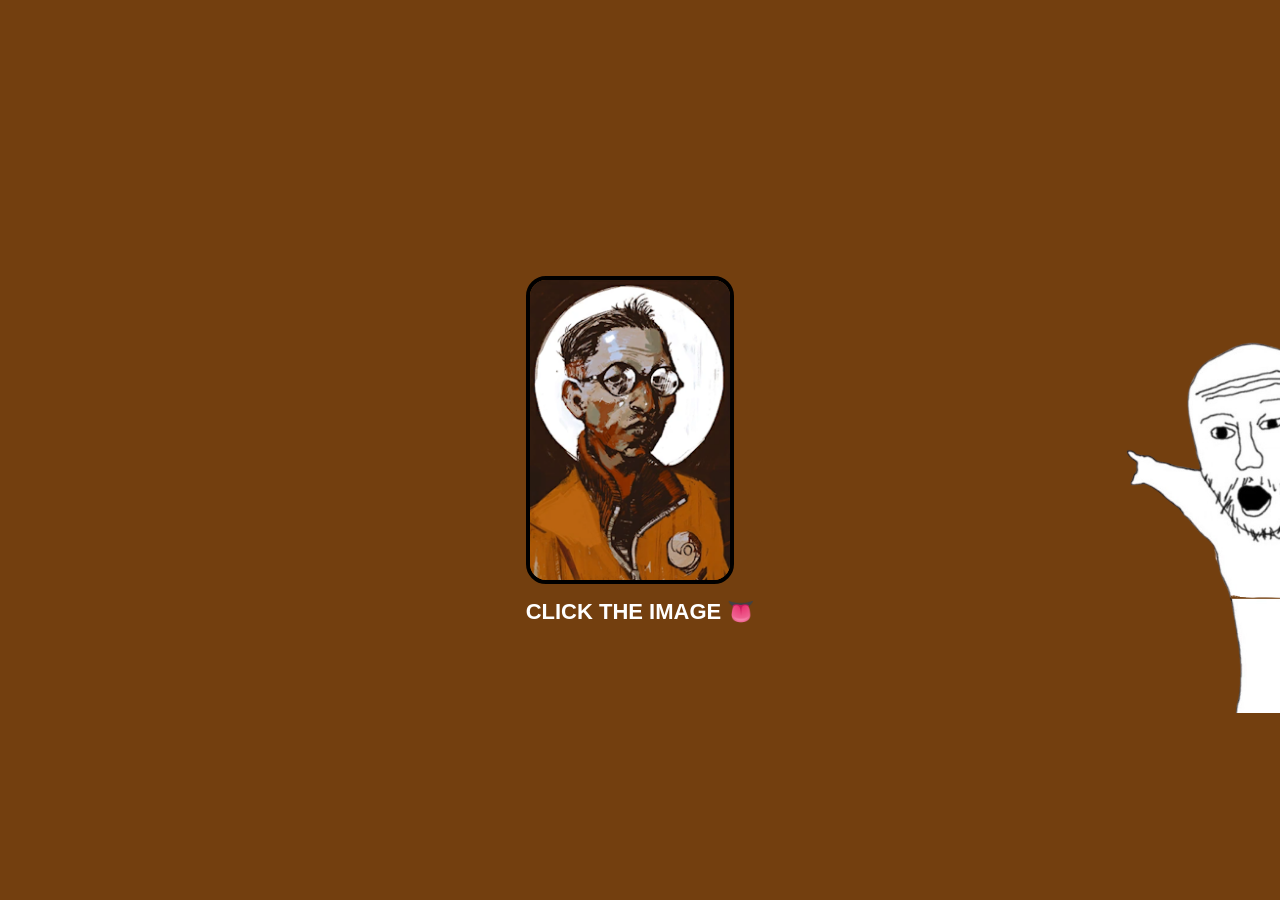
==== index.html @ 46cf9769 "Add files via upload" ====
<!DOCTYPE html>
<html lang="en">
    <head>
        <meta charset="UTF-8">
        <meta name="viewport" content="width=device-width, initial-scale=1.0">
        <title>Cecil stop your obsession with kim kitsuragi</title>
        <link rel="stylesheet" href="deco.css"> 
    </head>

    <body>
        <img src="Assets/OHMYGOD.png" class="free-image">  <!-- Moved inside <body> -->

        <div class="hero">
            <a href="#" class="card-link">
                <div class="box">  <!-- This class now matches the JS selector -->
                    <img src="Assets/KimProfile.png" class="cover-img" alt="Kim Kitsuragi">
                </div>
                <div class="outside-text">CLICK THE IMAGE 👅</div>
            </a>
        </div>

        <div id="loading-screen">
            <img src="Assets/DiscoBg.png" alt="Loading">
        </div>

        <script src="coolstuff.js"></script>
    </body>
</html>
---- deco.css ----
html, body {
  margin: 0;
  padding: 0;
}

/* HALAMAN PERTAMA */

.free-image {
  position: absolute;  
  top: 340px;       
  left: 1100px;         

  width: 250px;     
  height: auto;     

  z-index: 1000;      
  cursor: move;
}

/* ini dipake buat halaman kedua jg ruh */
.hero {
  width: 100%;
  height: 100vh;
  background-color: #733f0f;
  display: flex;
  flex-direction: column;
  justify-content: center;
  align-items: center;
}

.card-link {
  text-decoration: none;
  color: black;
  text-align: center;
}

.box {
  width: 200px;
  height: 300px;
  background-color: rgb(0, 0, 0);
  border: 4px solid black;
  border-radius: 20px;
  overflow: hidden;
  transition: transform 0.3s ease, box-shadow 0.3s ease;
  cursor: pointer;
}

.cover-img {
  width: 100%;
  height: 100%;
  object-fit: cover;
}

.outside-text {
  color: rgb(255, 255, 255);
  margin-top: 15px;
  font-size: 22px;
  font-weight: bold;
  font-family: Arial, sans-serif;
}

.box:hover {
  transform: scale(1.05);
  box-shadow: 0 15px 30px rgba(0, 0, 0, 0.5);
}

/*the hilarious loading screen */

#loading-screen {
  position: fixed;
  inset: 0;  
  width: 100vw;
  height: 100vh;
  opacity: 0;
  pointer-events: none;
  transition: opacity 0.5s ease;
  z-index: 9999;
}

#loading-screen.active {
  opacity: 1;
  pointer-events: all;
}

#loading-screen img {
  position: absolute;
  inset: 0;
  width: 100vw;
  height: 100vh;
  object-fit: cover;
}

/* Halaman KEDUAA */

/*KARTU KIM RIGHT HERE FR*/
.character-card {
  position: absolute;

  top: 50px;   
  left: 50px; 

  display: flex;
  align-items: center;
  gap: 20px;

  background-color: #2b1a0f;
  padding: 20px;
  border-radius: 20px;
  width: 775px;

  box-shadow: 0 10px 25px rgba(0,0,0,0.5);
}

.character-img {
  width: 150px;
  height: 200px;
  object-fit: cover;

  border-radius: 12px;
}

.character-text {
  color: white;

  font-family: Arial, sans-serif;  
}

.character-text h2 {
  margin: 0;
  font-size: 26px;     
}

.character-text p {
  margin-top: 8px;
  font-size: 16px;
  line-height: 1.4;
}

/* YOUTUUUBE */

.video-container {
  position: absolute;

  top: 50px;   
  right: 50px; 
  z-index: 500;
}

.video-card {
  background-color: #2b1a0f;
  padding: 20px;

  border-radius: 20px;

  box-shadow: 0 10px 25px rgba(0,0,0,0.5);

  width: 540px;
}

.video-wrapper {
  width: 100%;
  aspect-ratio: 16 / 9;
  overflow: hidden;

  border-radius: 12px;
}

.video-wrapper iframe {
  width: 100%;
  height: 100%;
  border: none;
}

.video-text {
  color: white;
  margin-top: 12px;
  font-size: 18px;
  font-family: Arial, sans-serif;
}

/* GIF RAHHH */
.gif-card {
  background-color: #2b1a0f;
  padding: 20px;

  border-radius: 20px;
  box-shadow: 0 10px 25px rgba(0,0,0,0.5);

  width: 500px;  

  position: absolute;
  top: 325px;  
  left: 50px;
}

.gif-wrapper {
  border-radius: 12px;
  overflow: hidden;
}

.gif-text {
  color: white;
  margin-top: 10px;
  font-size: 18px;
  font-family: Arial, sans-serif;
}

.custom-box {
  position: absolute;
  top: 325px;
  left: 625px;

  width: 250px;
  height: 390px;

  background-color: #2b1a0f;
  padding: 10px;
  border-radius: 16px;

  box-shadow: 0 6px 15px rgba(0,0,0,0.4);

  box-sizing: border-box; /* IMPORTANT */
}

.custom-tenor-wrapper {
  width: 100%;
  height: 100%;  
  overflow: hidden;
  border-radius: 10px;
}

.custom-tenor-wrapper .tenor-gif-embed {
  width: 100% !important;
  height: 100% !important;
}

.custom-img {
  width: 100%;
  height: 100%;
  object-fit: contain;
  border-radius: 12px;
}
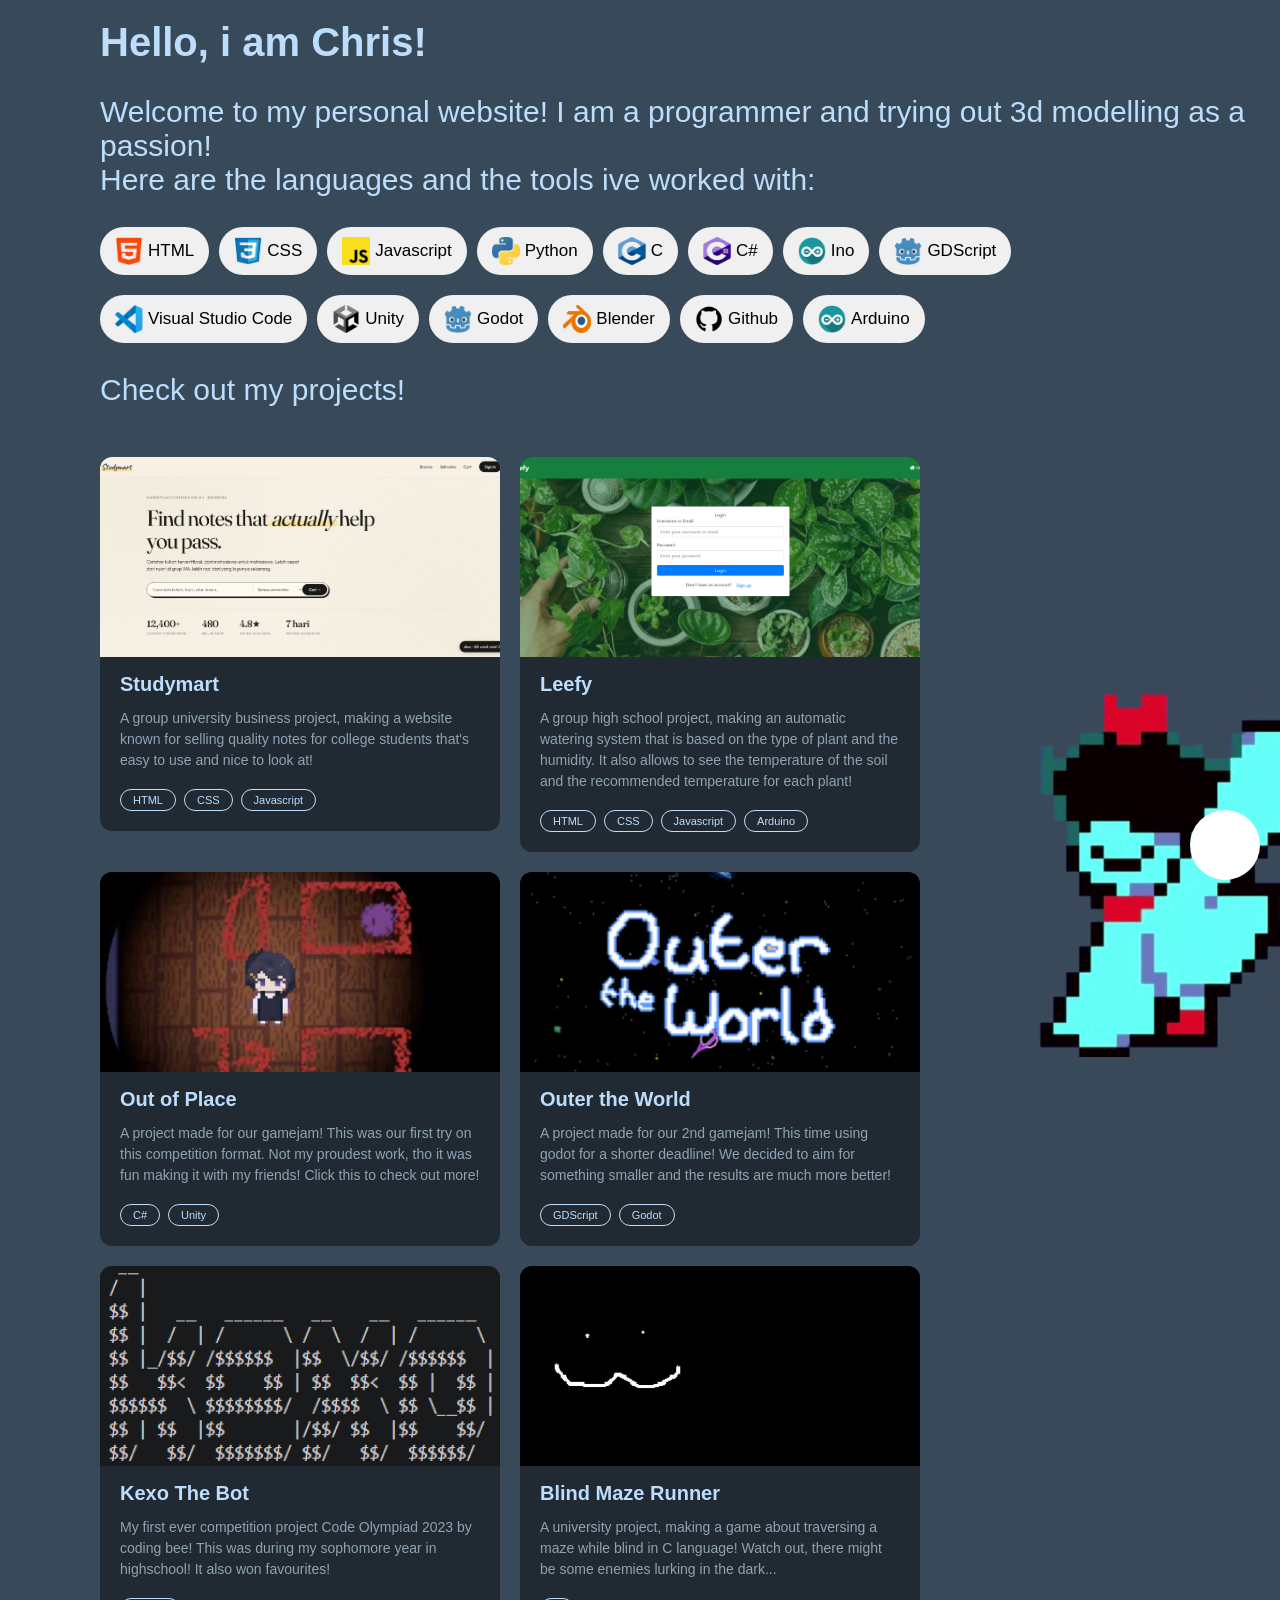
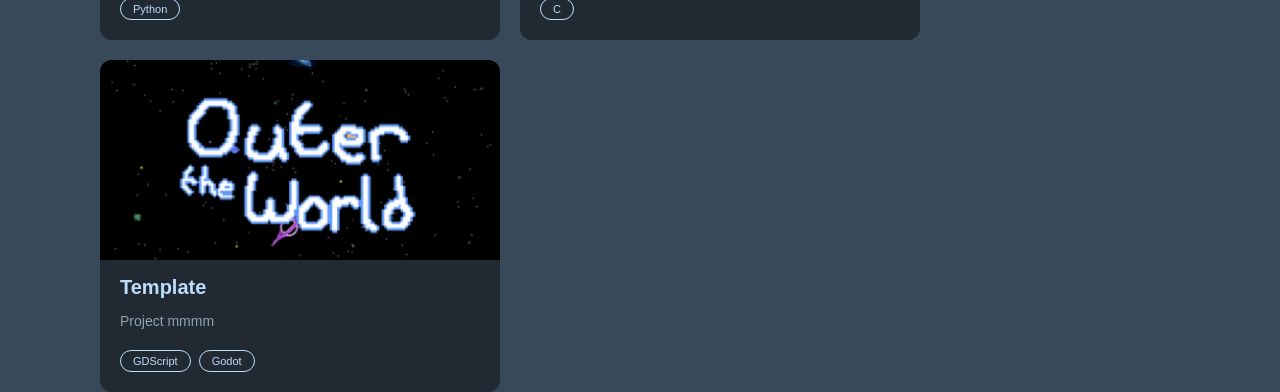
==== commit bb68243d: "Add files via upload" ====
--- a/index.html
+++ b/index.html
@@ -1,28 +1,204 @@
 <!DOCTYPE html>
 <html lang="en">
-    <head>
-        <meta charset="UTF-8">
-        <meta name="viewport" content="width=device-width, initial-scale=1.0">
-        <title>Cecil stop your obsession with kim kitsuragi</title>
-        <link rel="stylesheet" href="deco.css"> 
-    </head>
-
-    <body>
-        <img src="Assets/OHMYGOD.png" class="free-image">  <!-- Moved inside <body> -->
-
-        <div class="hero">
-            <a href="#" class="card-link">
-                <div class="box">  <!-- This class now matches the JS selector -->
-                    <img src="Assets/KimProfile.png" class="cover-img" alt="Kim Kitsuragi">
-                </div>
-                <div class="outside-text">CLICK THE IMAGE 👅</div>
-            </a>
-        </div>
-
-        <div id="loading-screen">
-            <img src="Assets/DiscoBg.png" alt="Loading">
-        </div>
-
-        <script src="coolstuff.js"></script>
-    </body>
+<head>
+    <meta charset="UTF-8">
+    <meta name="viewport" content="width=device-width, initial-scale=1.0">
+    <title>Personal</title>
+    <link rel="stylesheet" href="design.css">
+    <script src="script.js" defer></script>
+</head>
+
+<body class="body2">
+    <audio id="bgMusic" autoplay muted loop>
+        <source src="bg_music.m4a" type="audio/mp4">
+        Your browser does not support the audio element.
+    </audio>
+
+    <b style="font-size: 40px; color: #bdddfc">Hello, i am Chris!</b>
+    
+    <p>Welcome to my personal website! I am a programmer and trying out 3d modelling as a passion! <br>Here are the languages and the tools ive worked with:</p>
+
+    <div class="lang-list">
+        <div class="hoverable">
+            <img src="icon/html.png" alt="HTML">
+            <span>HTML</span>
+        </div>
+        <div class="hoverable">
+            <img src="icon/css.png" alt="CSS">
+            <span>CSS</span>
+        </div>
+        <div class="hoverable">
+            <img src="icon/JS.jpg" alt="JS">
+            <span>Javascript</span>
+        </div>
+        <div class="hoverable">
+            <img src="icon/python.png" alt="Python">
+            <span>Python</span>
+        </div>
+        <div class="hoverable">
+            <img src="icon/c.png" alt="C">
+            <span>C</span>
+        </div>
+        <div class="hoverable">
+            <img src="icon/csharp.png" alt="C#">
+            <span>C#</span>
+        </div>
+        <div class="hoverable">
+            <img src="icon/arduino.png" alt="Arduino">
+            <span>Ino</span>
+        </div>
+        <div class="hoverable">
+            <img src="icon/Godot.png" alt="Godot">
+            <span>GDScript</span>
+        </div>
+
+        <div class="break"></div>
+
+        <div class="hoverable">
+            <img src="icon/Visual Studio.png" alt="VS Code">
+            <span>Visual Studio Code</span>
+        </div>
+        <div class="hoverable">
+            <img src="icon/unity.png" alt="Unity">
+            <span>Unity</span>
+        </div>
+        <div class="hoverable">
+            <img src="icon/Godot.png" alt="Godot">
+            <span>Godot</span>
+        </div>
+        <div class="hoverable">
+            <img src="icon/blender.png" alt="Blender">
+            <span>Blender</span>
+        </div>
+        <div class="hoverable">
+            <img src="icon/Github.png" alt="Github">
+            <span>Github</span>
+        </div>
+        <div class="hoverable">
+            <img src="icon/arduino.png" alt="Arduino">
+            <span>Arduino</span>
+        </div>
+    </div>
+
+    <p>Check out my projects!</p>
+
+    <div class="project-list">
+        <a href="https://github.com/Chyrsler/Studymart" target="_blank" class="project-card">
+            <img class="preview" src="ProjectImg/HTML/Studymart.png" alt="Studymart preview">
+            <div class="card-body">
+                <h3>Studymart</h3>
+                <p>A group university business project, making a website known for selling quality notes for college students that's easy to use and nice to look at! </p>
+                <div class="tag-list">
+                    <span class="tag">HTML</span>
+                    <span class="tag">CSS</span>
+                    <span class="tag">Javascript</span>
+                </div>
+            </div>
+        </a>
+
+        <a href="https://github.com/Chyrsler/Smart-Eco-Planter/tree/main" target="_blank" class="project-card">
+            <img class="preview" src="ProjectImg/HTML/Leefy.png" alt="Leefy preview">
+            <div class="card-body">
+                <h3>Leefy</h3>
+                <p>A group high school project, making an automatic watering system that is based on the type of plant and the humidity. It also allows to see the temperature of the soil and the recommended temperature for each plant!</p>
+                <div class="tag-list">
+                    <span class="tag">HTML</span>
+                    <span class="tag">CSS</span>
+                    <span class="tag">Javascript</span>
+                    <span class="tag">Arduino</span>
+                </div>
+            </div>
+        </a>
+
+        <img src="icon/character.gif" alt="animated character" class="character-gif">
+    </div>
+
+    <div class="project-list">
+        <a href="https://youtu.be/SxaEJ6BJE2M" target="_blank" class="project-card">
+            <img class="preview" src="ProjectImg/Unity/Outofplace.png" alt="Out of place">
+            <div class="card-body">
+                <h3>Out of Place</h3>
+                <p>A project made for our gamejam! This was our first try on this competition format. Not my proudest work, tho it was fun making it with my friends! Click this to check out more!</p>
+                <div class="tag-list">
+                    <span class="tag">C#</span>
+                    <span class="tag">Unity</span>
+                </div>
+            </div>
+        </a>
+
+        <a href="https://youtu.be/WttLxo4RGwM" target="_blank" class="project-card">
+            <img class="preview" src="ProjectImg/Unity/OuttertheWorld.png" alt="Outer the world">
+            <div class="card-body">
+                <h3>Outer the World</h3>
+                <p>A project made for our 2nd gamejam! This time using godot for a shorter deadline! We decided to aim for something smaller and the results are much more better!</p>
+                <div class="tag-list">
+                    <span class="tag">GDScript</span>
+                    <span class="tag">Godot</span>
+                </div>
+            </div>
+        </a>
+    </div>
+
+    <div class="project-list">
+        <a href="https://github.com/Chyrsler/Kexo-The-Bot" target="_blank" class="project-card">
+            <img class="preview" src="ProjectImg/PythonC/Kexo.png" alt="Kexo">
+            <div class="card-body">
+                <h3>Kexo The Bot</h3>
+                <p>My first ever competition project Code Olympiad 2023 by coding bee! This was during my sophomore year in highschool! It also won favourites!</p>
+                <div class="tag-list">
+                    <span class="tag">Python</span>
+                </div>
+            </div>
+        </a>
+
+        <a href="https://github.com/Chyrsler/C-PROJECT" target="_blank" class="project-card">
+            <img class="preview" src="ProjectImg/PythonC/MazeRunner.png" alt="Maze runner">
+            <div class="card-body">
+                <h3>Blind Maze Runner</h3>
+                <p>A university project, making a game about traversing a maze while blind in C language! Watch out, there might be some enemies lurking in the dark...</p>
+                <div class="tag-list">
+                    <span class="tag">C</span>
+                </div>
+            </div>
+        </a>
+
+        <a href="https://youtu.be/WttLxo4RGwM" target="_blank" class="project-card">
+            <img class="preview" src="ProjectImg/Unity/OuttertheWorld.png" alt="Outer the world">
+            <div class="card-body">
+                <h3>Template</h3>
+                <p>Project mmmm</p>
+                <div class="tag-list">
+                    <span class="tag">GDScript</span>
+                    <span class="tag">Godot</span>
+                </div>
+            </div>
+        </a>
+    </div>
+
+    <div class="circle"></div>
+
+    <script>
+        document.addEventListener('DOMContentLoaded', () => {
+            const audio = document.getElementById('bgMusic');
+            audio.volume = 0.3;
+
+            function unmuteAudio() {
+                audio.muted = false;
+                audio.play();
+                document.removeEventListener('click', unmuteAudio);
+                document.removeEventListener('scroll', unmuteAudio);
+                document.removeEventListener('keydown', unmuteAudio);
+            }
+
+            document.addEventListener('click', unmuteAudio);
+            document.addEventListener('scroll', unmuteAudio);
+            document.addEventListener('keydown', unmuteAudio);
+
+            const circle = document.querySelector('.circle');
+            circle.addEventListener('click', () => {
+                audio.muted = !audio.muted;
+            });
+        });
+    </script>
+</body>
 </html>
--- a/design.css
+++ b/design.css
@@ -0,0 +1,159 @@
+/*Page 1*/
+
+body{
+    overflow-x: hidden;
+}
+.body2 {
+    display: flex;
+    font-family: sans-serif;
+    flex-direction: column;
+    align-items: stretch;   
+    margin: 0;
+    background-color: #384959;
+    gap: 0px;
+
+    position: absolute;
+    top: 20px;
+    left: 100px;
+}
+
+.body2 p{
+    color: #bdddfc;
+    font-size: 30px;
+}
+
+.body2 h3{
+    color: #bdddfc;
+}
+
+.lang-list {
+    flex-wrap: wrap;
+    display: flex;
+    gap: 10px;
+    align-items: center;
+}
+
+.hoverable {
+    display: flex;
+    align-items: center;
+    gap: 5px;
+    background: #f0f0f0;
+    border-radius: 30px;
+    padding: 10px 15px 10px 15px;
+    cursor: default;
+}
+
+.hoverable img {
+    width: 28px;
+    height: 28px;
+}
+
+.hoverable span {
+    font-size: 17px;
+    font-weight: 500;
+}
+
+.hoverable:hover {
+    transform: scale(1.05);
+    background: #e0e0e0;
+}
+
+.break{
+    flex-basis: 100%;
+    height: 0;
+}
+
+.project-list {
+    position: relative;
+    display: flex;
+    flex-wrap: wrap;
+    gap: 20px;
+    margin-top: 20px;
+}
+
+.project-card {
+    display: block;
+    text-decoration: none;
+    background-color: #212a33;
+    border-radius: 12px;
+    width: 400px;
+    height: 100%;
+    overflow: hidden;
+    transition: transform 0.2s ease, box-shadow 0.2s ease;
+    cursor: pointer;
+}
+
+.project-card:hover {
+    transform: translateY(-4px);
+    box-shadow: 0 8px 20px rgba(0, 0, 0, 0.35);
+}
+
+.project-card .preview {
+    width: 100%;
+    height: 200px;
+    object-fit: cover;
+    display: block;
+    background-color: #384959;
+}
+
+.project-card .card-body {
+    padding: 16px 20px 20px 20px;
+}
+
+.project-card h3 {
+    color: #bdddfc;
+    font-size: 20px;
+    margin: 0 0 12px 0;
+}
+
+.project-card p {
+    color: #8fa3b3;
+    font-size: 14px;
+    line-height: 1.5;
+    margin: 0 0 18px 0;
+}
+
+.tag-list {
+    display: flex;
+    flex-wrap: wrap;
+    gap: 8px;
+}
+
+.tag {
+    border: 1px solid #bdddfc;
+    color: #bdddfc;
+    font-size: 11px;
+    font-weight: 500;
+    padding: 4px 12px;
+    border-radius: 20px;
+    transition: background 0.2s ease, color 0.2s ease;
+}
+
+.project-card:hover .tag {
+    background: #bdddfc;
+    color: #212a33;
+}
+
+.character-gif {
+    height: 400px;
+    position: absolute;
+    top: 200px;   /* distance from top of the page/container */
+    left: 875px;  /* distance from right edge */
+}
+
+.circle {
+    display: flex;
+    background-color: #ffffff;
+    position: fixed;
+    bottom: 20px;       
+    right: 20px;             
+    height: 70px;
+    width: 70px;
+    border-radius: 50%;       
+}
+
+.circle:hover{
+    background-color: #ffffffbd;
+    transform: translateY(-4px);
+    box-shadow: 0 8px 20px rgba(0, 0, 0, 0.35);
+}
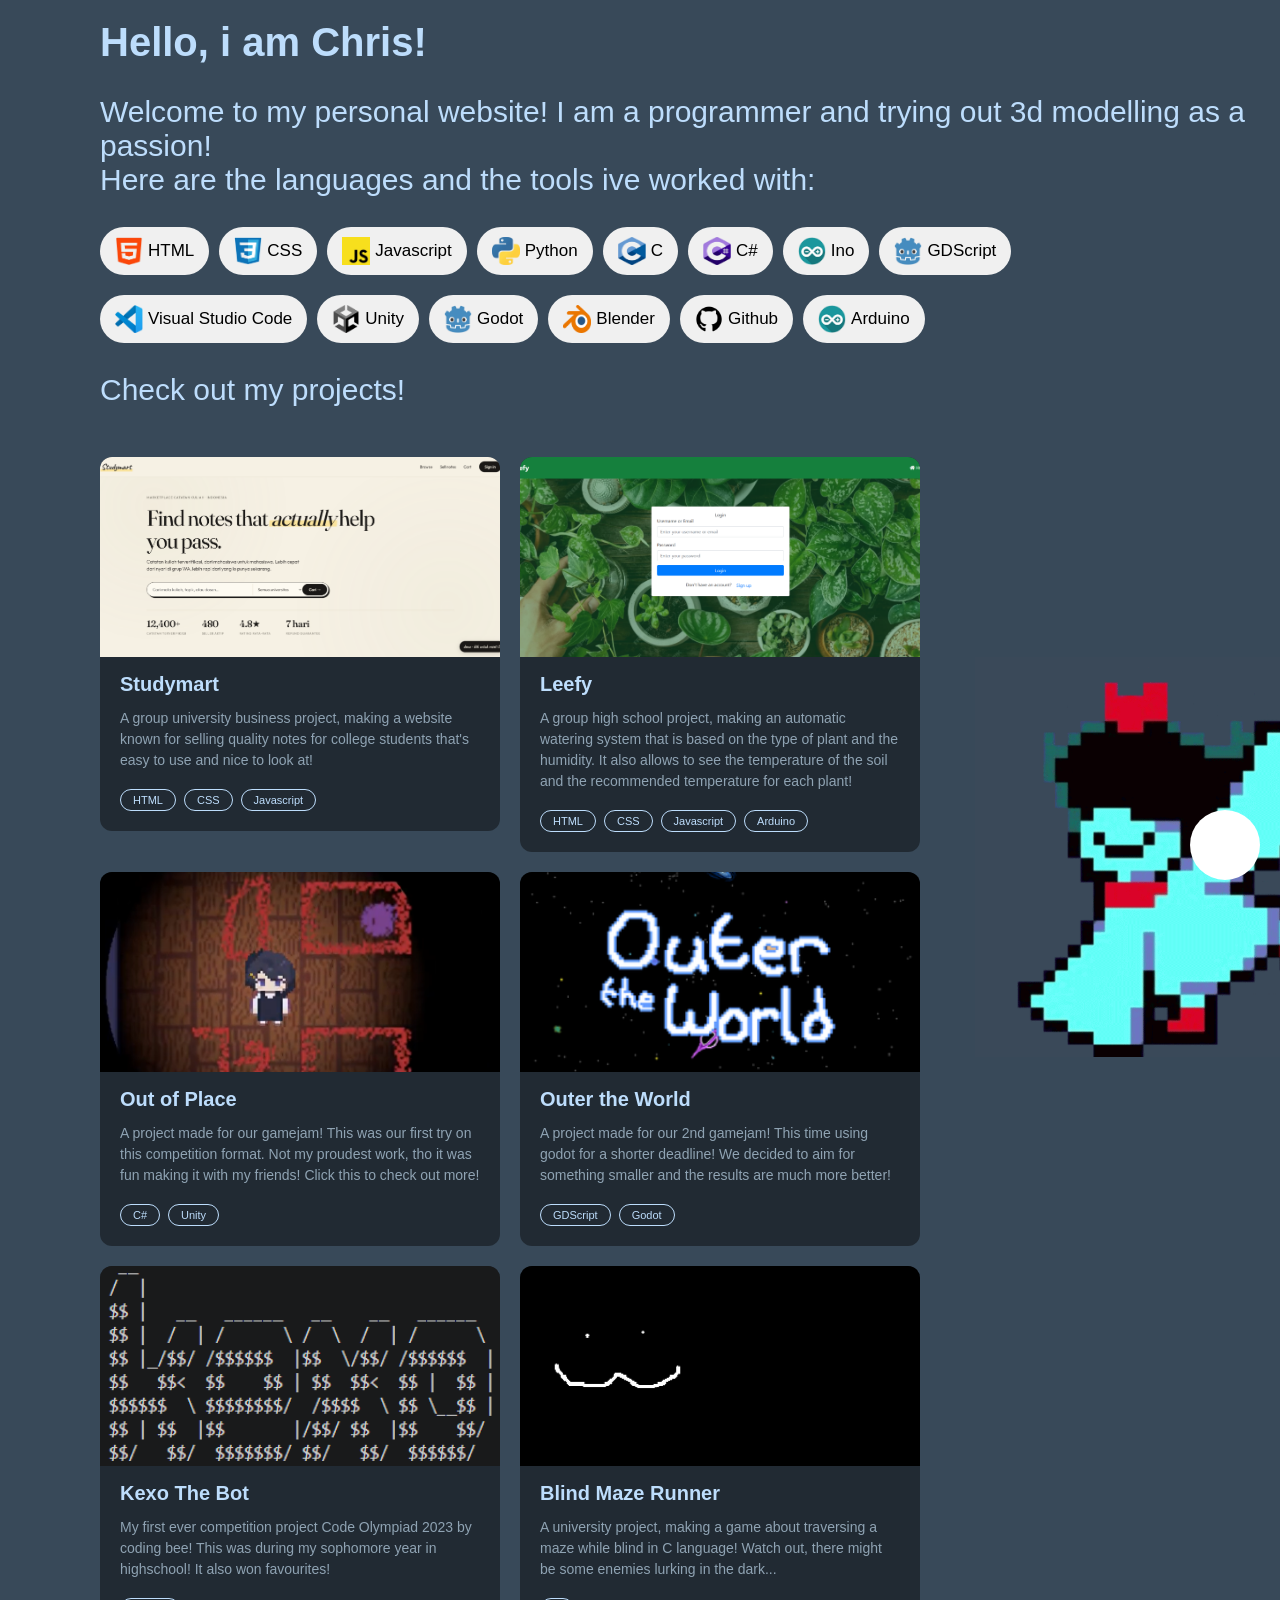
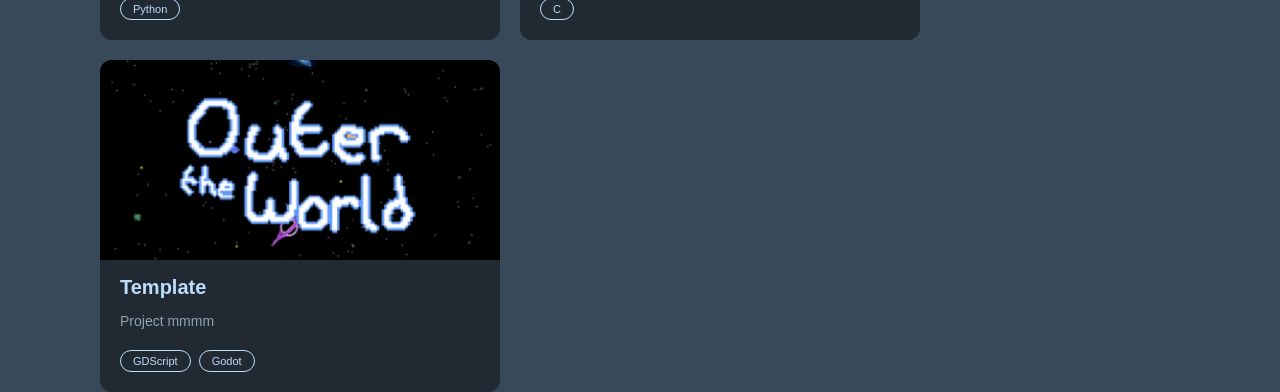
==== commit ddae7f00: "Update index.html" ====
--- a/index.html
+++ b/index.html
@@ -9,7 +9,7 @@
 </head>
 
 <body class="body2">
-    <audio id="bgMusic" autoplay muted loop>
+    <audio id="bgMusic" autoplay muted loop preload="auto">
         <source src="bg_music.m4a" type="audio/mp4">
         Your browser does not support the audio element.
     </audio>
@@ -197,8 +197,9 @@
             const circle = document.querySelector('.circle');
             circle.addEventListener('click', () => {
                 audio.muted = !audio.muted;
+                audio.play().catch(err => console.log('Playback blocked:', err));
             });
         });
     </script>
 </body>
-</html>+</html>
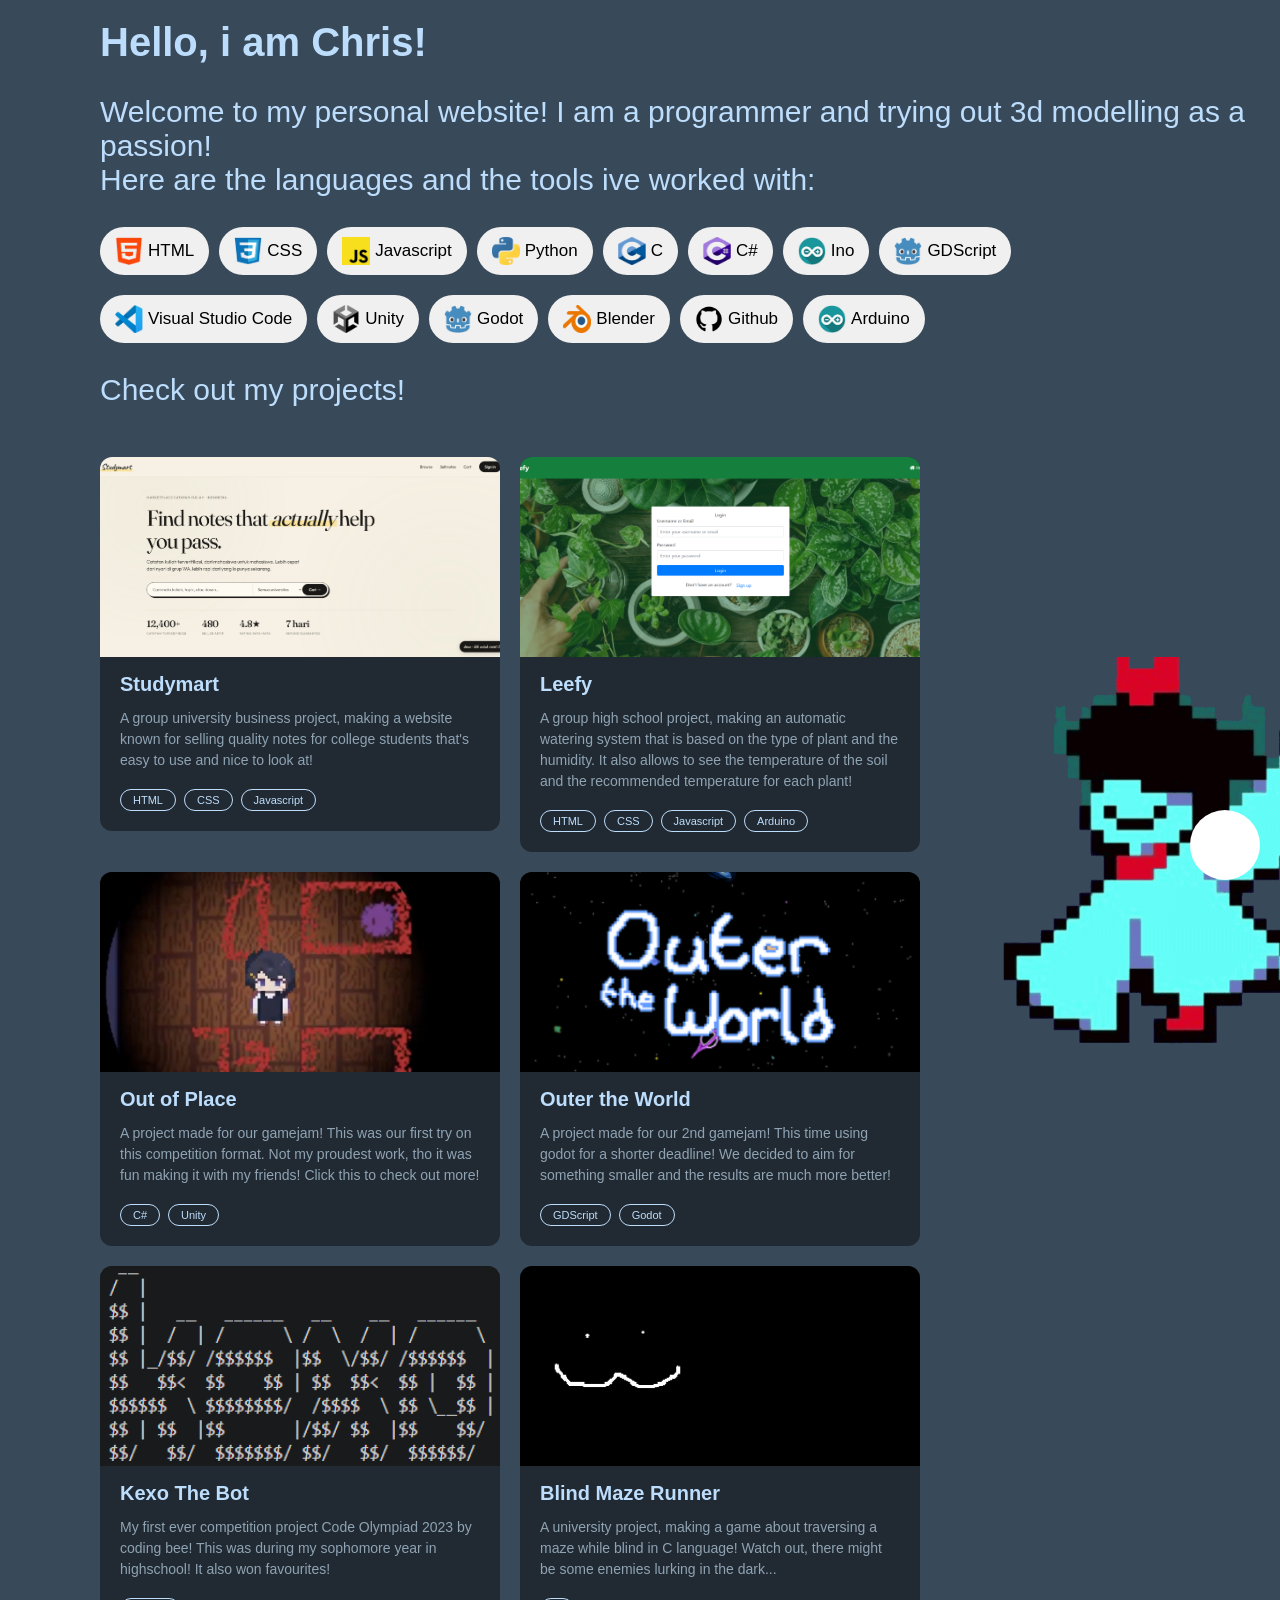
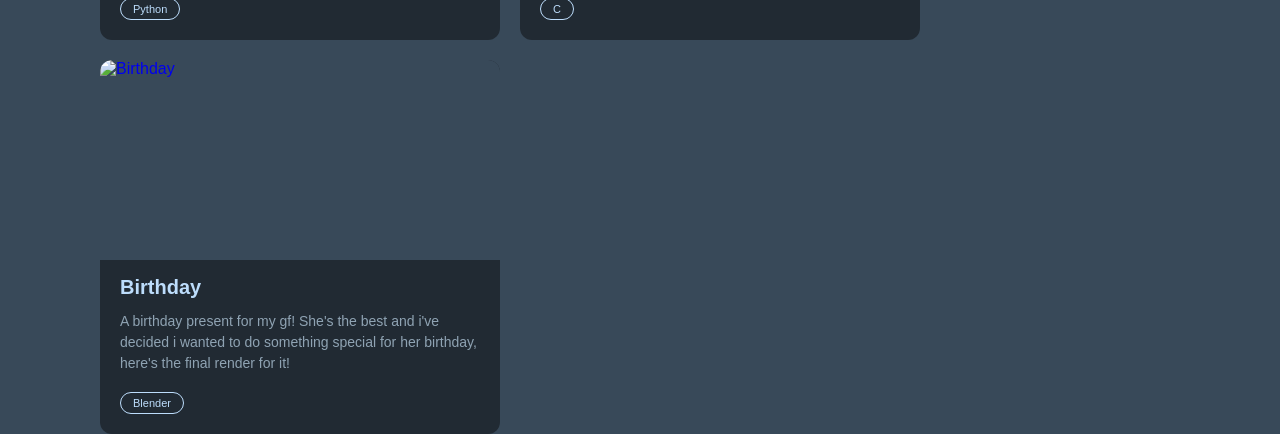
==== commit 994988d5: "Update index.html" ====
--- a/index.html
+++ b/index.html
@@ -162,14 +162,13 @@
             </div>
         </a>
 
-        <a href="https://youtu.be/WttLxo4RGwM" target="_blank" class="project-card">
-            <img class="preview" src="ProjectImg/Unity/OuttertheWorld.png" alt="Outer the world">
-            <div class="card-body">
-                <h3>Template</h3>
-                <p>Project mmmm</p>
-                <div class="tag-list">
-                    <span class="tag">GDScript</span>
-                    <span class="tag">Godot</span>
+        <a href="https://youtu.be/Ma1QK68O-EI" target="_blank" class="project-card">
+            <img class="preview" src="ProjectImg/Blender/Birthday.png" alt="Birthday">
+            <div class="card-body">
+                <h3>Birthday</h3>
+                <p>A birthday present for my gf! She's the best and i've decided i wanted to do something special for her birthday, here's the final render for it!</p>
+                <div class="tag-list">
+                    <span class="tag">Blender</span>
                 </div>
             </div>
         </a>
--- a/design.css
+++ b/design.css
@@ -156,4 +156,40 @@
     background-color: #ffffffbd;
     transform: translateY(-4px);
     box-shadow: 0 8px 20px rgba(0, 0, 0, 0.35);
-}+}
+
+@media (max-width: 768px) {
+    .body2 {
+        position: static;
+        padding: 20px;
+        left: 0;
+        top: 0;
+    }
+
+    .body2 p {
+        font-size: 18px;
+    }
+
+    .hoverable span {
+        font-size: 14px;
+    }
+
+    .hoverable img {
+        width: 20px;
+        height: 20px;
+    }
+
+    .project-card {
+        width: 100%;
+        height: auto;
+    }
+
+    .character-gif {
+        display: none;
+    }
+
+    .circle {
+        height: 50px;
+        width: 50px;
+    }
+}
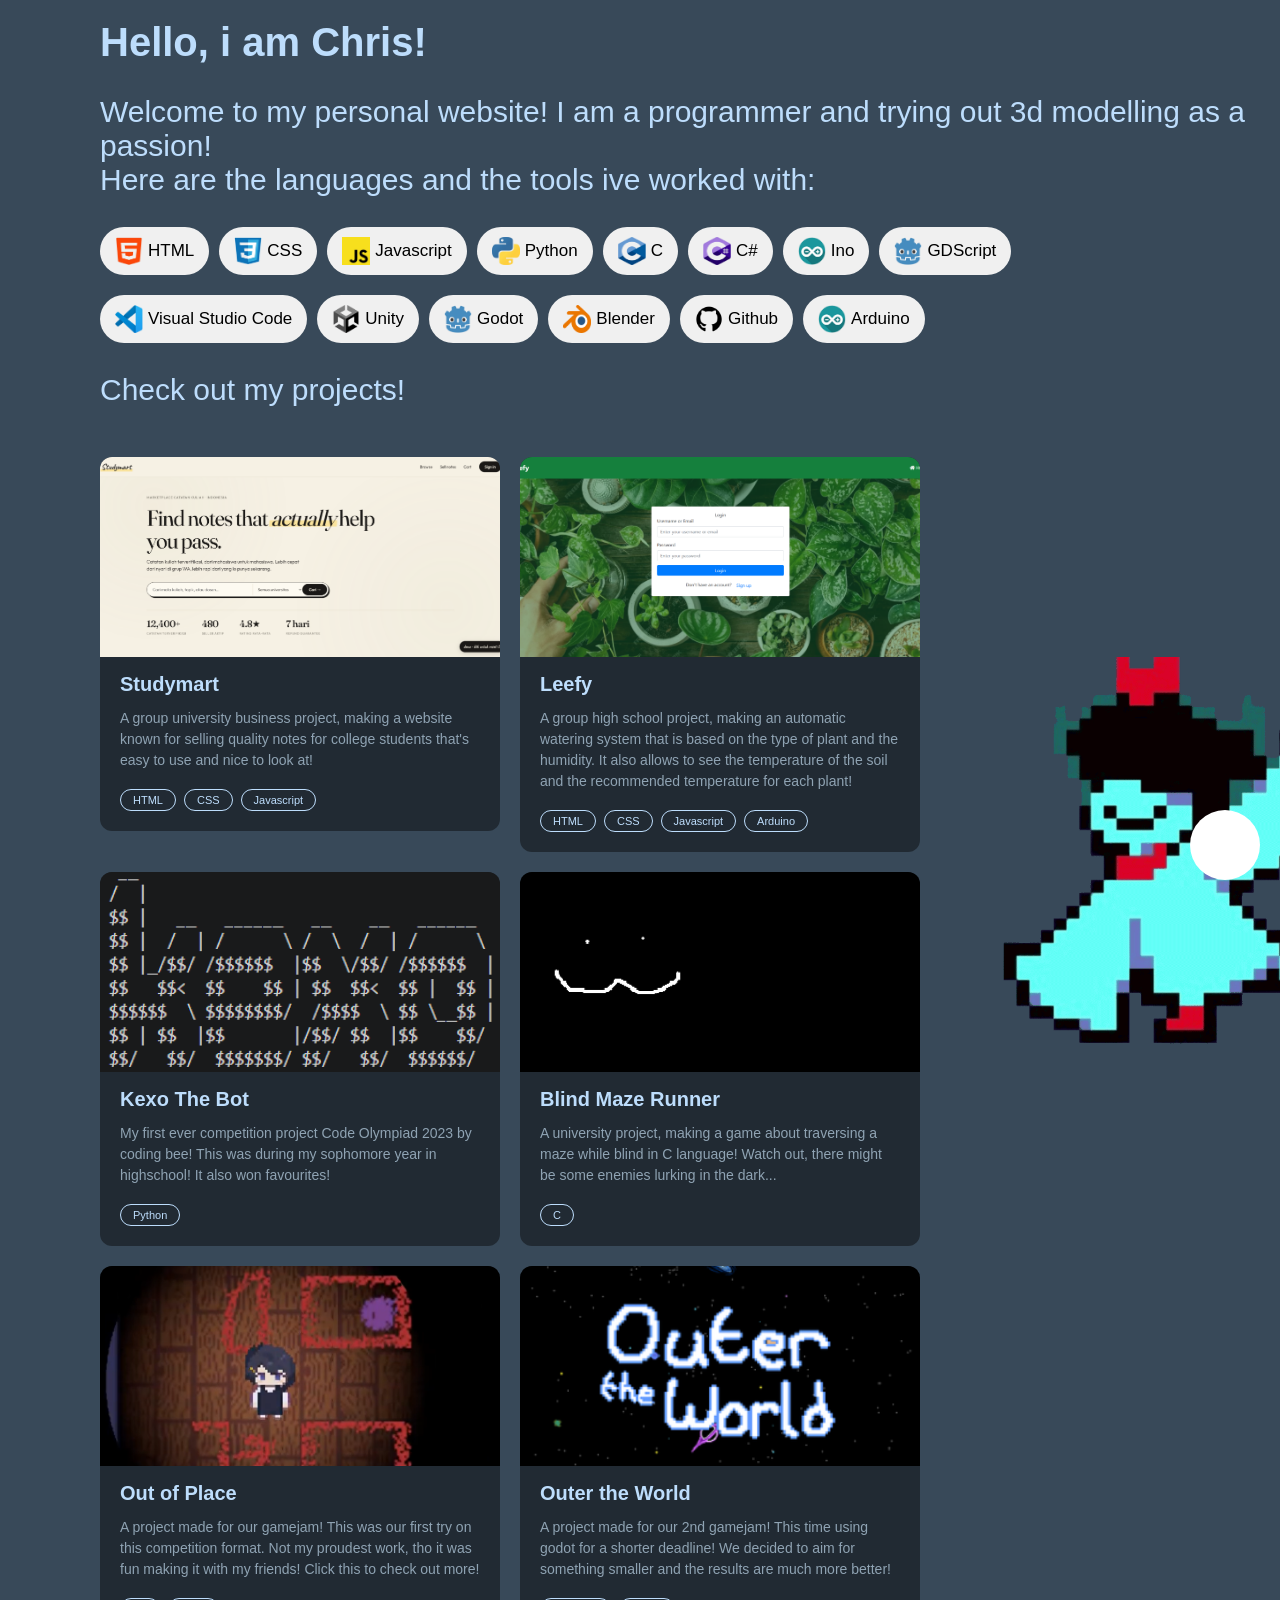
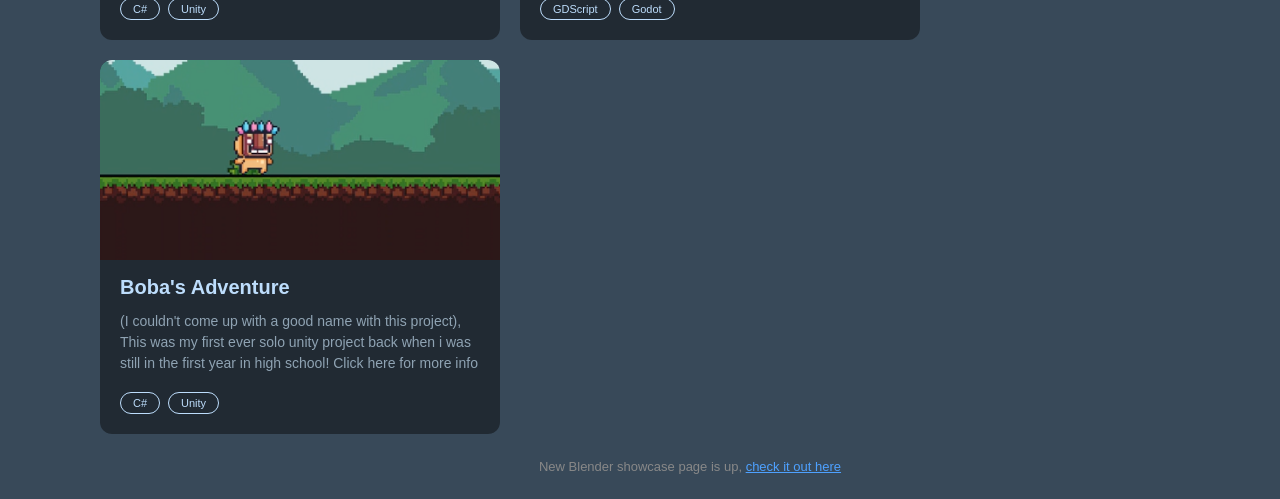
==== commit e14b3ecc: "Add files via upload" ====
--- a/index.html
+++ b/index.html
@@ -4,8 +4,8 @@
     <meta charset="UTF-8">
     <meta name="viewport" content="width=device-width, initial-scale=1.0">
     <title>Personal</title>
-    <link rel="stylesheet" href="design.css">
-    <script src="script.js" defer></script>
+    <link rel="stylesheet" href="css/design.css">
+    <script src="js/script.js" defer></script>
 </head>
 
 <body class="body2">
@@ -114,6 +114,41 @@
     </div>
 
     <div class="project-list">
+        <a href="https://github.com/Chyrsler/Kexo-The-Bot" target="_blank" class="project-card">
+            <img class="preview" src="ProjectImg/PythonC/Kexo.png" alt="Kexo">
+            <div class="card-body">
+                <h3>Kexo The Bot</h3>
+                <p>My first ever competition project Code Olympiad 2023 by coding bee! This was during my sophomore year in highschool! It also won favourites!</p>
+                <div class="tag-list">
+                    <span class="tag">Python</span>
+                </div>
+            </div>
+        </a>
+
+        <a href="https://github.com/Chyrsler/C-PROJECT" target="_blank" class="project-card">
+            <img class="preview" src="ProjectImg/PythonC/MazeRunner.png" alt="Maze runner">
+            <div class="card-body">
+                <h3>Blind Maze Runner</h3>
+                <p>A university project, making a game about traversing a maze while blind in C language! Watch out, there might be some enemies lurking in the dark...</p>
+                <div class="tag-list">
+                    <span class="tag">C</span>
+                </div>
+            </div>
+        </a>
+    </div>
+
+    <div class="project-list">
+        <!-- <a href="https://youtu.be/Ma1QK68O-EI" target="_blank" class="project-card">
+            <img class="preview" src="ProjectImg/Blender/Birthday.png" alt="Birthday">
+            <div class="card-body">
+                <h3>Birthday</h3>
+                <p>A birthday present for my gf! She's the best and i've decided i wanted to do something special for her birthday, here's the final render for it!</p>
+                <div class="tag-list">
+                    <span class="tag">Blender</span>
+                </div>
+            </div>
+        </a> -->
+
         <a href="https://youtu.be/SxaEJ6BJE2M" target="_blank" class="project-card">
             <img class="preview" src="ProjectImg/Unity/Outofplace.png" alt="Out of place">
             <div class="card-body">
@@ -137,38 +172,15 @@
                 </div>
             </div>
         </a>
-    </div>
 
-    <div class="project-list">
-        <a href="https://github.com/Chyrsler/Kexo-The-Bot" target="_blank" class="project-card">
-            <img class="preview" src="ProjectImg/PythonC/Kexo.png" alt="Kexo">
+        <a href="https://www.youtube.com/watch?v=qun6aEm-O5E" target="_blank" class="project-card">
+            <img class="preview" src="ProjectImg/Unity/Boba Adventure.png" alt="Boba">
             <div class="card-body">
-                <h3>Kexo The Bot</h3>
-                <p>My first ever competition project Code Olympiad 2023 by coding bee! This was during my sophomore year in highschool! It also won favourites!</p>
+                <h3>Boba's Adventure</h3>
+                <p>(I couldn't come up with a good name with this project), This was my first ever solo unity project back when i was still in the first year in high school! Click here for more info</p>
                 <div class="tag-list">
-                    <span class="tag">Python</span>
-                </div>
-            </div>
-        </a>
-
-        <a href="https://github.com/Chyrsler/C-PROJECT" target="_blank" class="project-card">
-            <img class="preview" src="ProjectImg/PythonC/MazeRunner.png" alt="Maze runner">
-            <div class="card-body">
-                <h3>Blind Maze Runner</h3>
-                <p>A university project, making a game about traversing a maze while blind in C language! Watch out, there might be some enemies lurking in the dark...</p>
-                <div class="tag-list">
-                    <span class="tag">C</span>
-                </div>
-            </div>
-        </a>
-
-        <a href="https://youtu.be/Ma1QK68O-EI" target="_blank" class="project-card">
-            <img class="preview" src="ProjectImg/Blender/Birthday.png" alt="Birthday">
-            <div class="card-body">
-                <h3>Birthday</h3>
-                <p>A birthday present for my gf! She's the best and i've decided i wanted to do something special for her birthday, here's the final render for it!</p>
-                <div class="tag-list">
-                    <span class="tag">Blender</span>
+                    <span class="tag">C#</span>
+                    <span class="tag">Unity</span>
                 </div>
             </div>
         </a>
@@ -176,29 +188,9 @@
 
     <div class="circle"></div>
 
-    <script>
-        document.addEventListener('DOMContentLoaded', () => {
-            const audio = document.getElementById('bgMusic');
-            audio.volume = 0.3;
-
-            function unmuteAudio() {
-                audio.muted = false;
-                audio.play();
-                document.removeEventListener('click', unmuteAudio);
-                document.removeEventListener('scroll', unmuteAudio);
-                document.removeEventListener('keydown', unmuteAudio);
-            }
-
-            document.addEventListener('click', unmuteAudio);
-            document.addEventListener('scroll', unmuteAudio);
-            document.addEventListener('keydown', unmuteAudio);
-
-            const circle = document.querySelector('.circle');
-            circle.addEventListener('click', () => {
-                audio.muted = !audio.muted;
-                audio.play().catch(err => console.log('Playback blocked:', err));
-            });
-        });
-    </script>
+    <p style="text-align:center; padding: 12px; font-size: 13px; color: #888;">
+    New Blender showcase page is up,
+    <a href="blender.html" style="color:#4ea1ff;">check it out here</a>
+    </p>
 </body>
-</html>
+</html>
--- a/css/design.css
+++ b/css/design.css
@@ -0,0 +1,197 @@
+/*Page 1*/
+
+body{
+    overflow-x: hidden;
+}
+.body2 {
+    display: flex;
+    font-family: sans-serif;
+    flex-direction: column;
+    align-items: stretch;   
+    margin: 0;
+    background-color: #384959;
+    gap: 0px;
+
+    position: absolute;
+    top: 20px;
+    left: 100px;
+}
+
+.body2 p{
+    color: #bdddfc;
+    font-size: 30px;
+}
+
+.body2 h3{
+    color: #bdddfc;
+}
+
+.lang-list {
+    flex-wrap: wrap;
+    display: flex;
+    gap: 10px;
+    align-items: center;
+}
+
+.hoverable {
+    display: flex;
+    align-items: center;
+    gap: 5px;
+    background: #f0f0f0;
+    border-radius: 30px;
+    padding: 10px 15px 10px 15px;
+    cursor: default;
+}
+
+.hoverable img {
+    width: 28px;
+    height: 28px;
+}
+
+.hoverable span {
+    font-size: 17px;
+    font-weight: 500;
+}
+
+.hoverable:hover {
+    transform: scale(1.05);
+    background: #e0e0e0;
+}
+
+.break{
+    flex-basis: 100%;
+    height: 0;
+}
+
+.project-list {
+    position: relative;
+    display: flex;
+    flex-wrap: wrap;
+    gap: 20px;
+    margin-top: 20px;
+}
+
+.project-card {
+    display: block;
+    text-decoration: none;
+    background-color: #212a33;
+    border-radius: 12px;
+    width: 400px;
+    height: 100%;
+    overflow: hidden;
+    transition: transform 0.2s ease, box-shadow 0.2s ease;
+    cursor: pointer;
+}
+
+.project-card:hover {
+    transform: translateY(-4px);
+    box-shadow: 0 8px 20px rgba(0, 0, 0, 0.35);
+}
+
+.project-card .preview {
+    width: 100%;
+    height: 200px;
+    object-fit: cover;
+    display: block;
+    background-color: #384959;
+}
+
+.project-card .card-body {
+    padding: 16px 20px 20px 20px;
+}
+
+.project-card h3 {
+    color: #bdddfc;
+    font-size: 20px;
+    margin: 0 0 12px 0;
+}
+
+.project-card p {
+    color: #8fa3b3;
+    font-size: 14px;
+    line-height: 1.5;
+    margin: 0 0 18px 0;
+}
+
+.tag-list {
+    display: flex;
+    flex-wrap: wrap;
+    gap: 8px;
+}
+
+.tag {
+    border: 1px solid #bdddfc;
+    color: #bdddfc;
+    font-size: 11px;
+    font-weight: 500;
+    padding: 4px 12px;
+    border-radius: 20px;
+    transition: background 0.2s ease, color 0.2s ease;
+}
+
+.project-card:hover .tag {
+    background: #bdddfc;
+    color: #212a33;
+}
+
+.character-gif {
+    height: 400px;
+    position: absolute;
+    top: 200px;
+    left: 875px;
+    pointer-events: none;
+    user-select: none;  
+}
+
+.circle {
+    display: flex;
+    background-color: #ffffff;
+    position: fixed;
+    bottom: 20px;       
+    right: 20px;             
+    height: 70px;
+    width: 70px;
+    border-radius: 50%;       
+}
+
+.circle:hover{
+    background-color: #ffffffbd;
+    transform: translateY(-4px);
+    box-shadow: 0 8px 20px rgba(0, 0, 0, 0.35);
+}
+
+@media (max-width: 768px) {
+    .body2 {
+        position: static;
+        padding: 20px;
+        left: 0;
+        top: 0;
+    }
+
+    .body2 p {
+        font-size: 18px;
+    }
+
+    .hoverable span {
+        font-size: 14px;
+    }
+
+    .hoverable img {
+        width: 20px;
+        height: 20px;
+    }
+
+    .project-card {
+        width: 100%;
+        height: auto;
+    }
+
+    .character-gif {
+        display: none;
+    }
+
+    .circle {
+        height: 50px;
+        width: 50px;
+    }
+}
